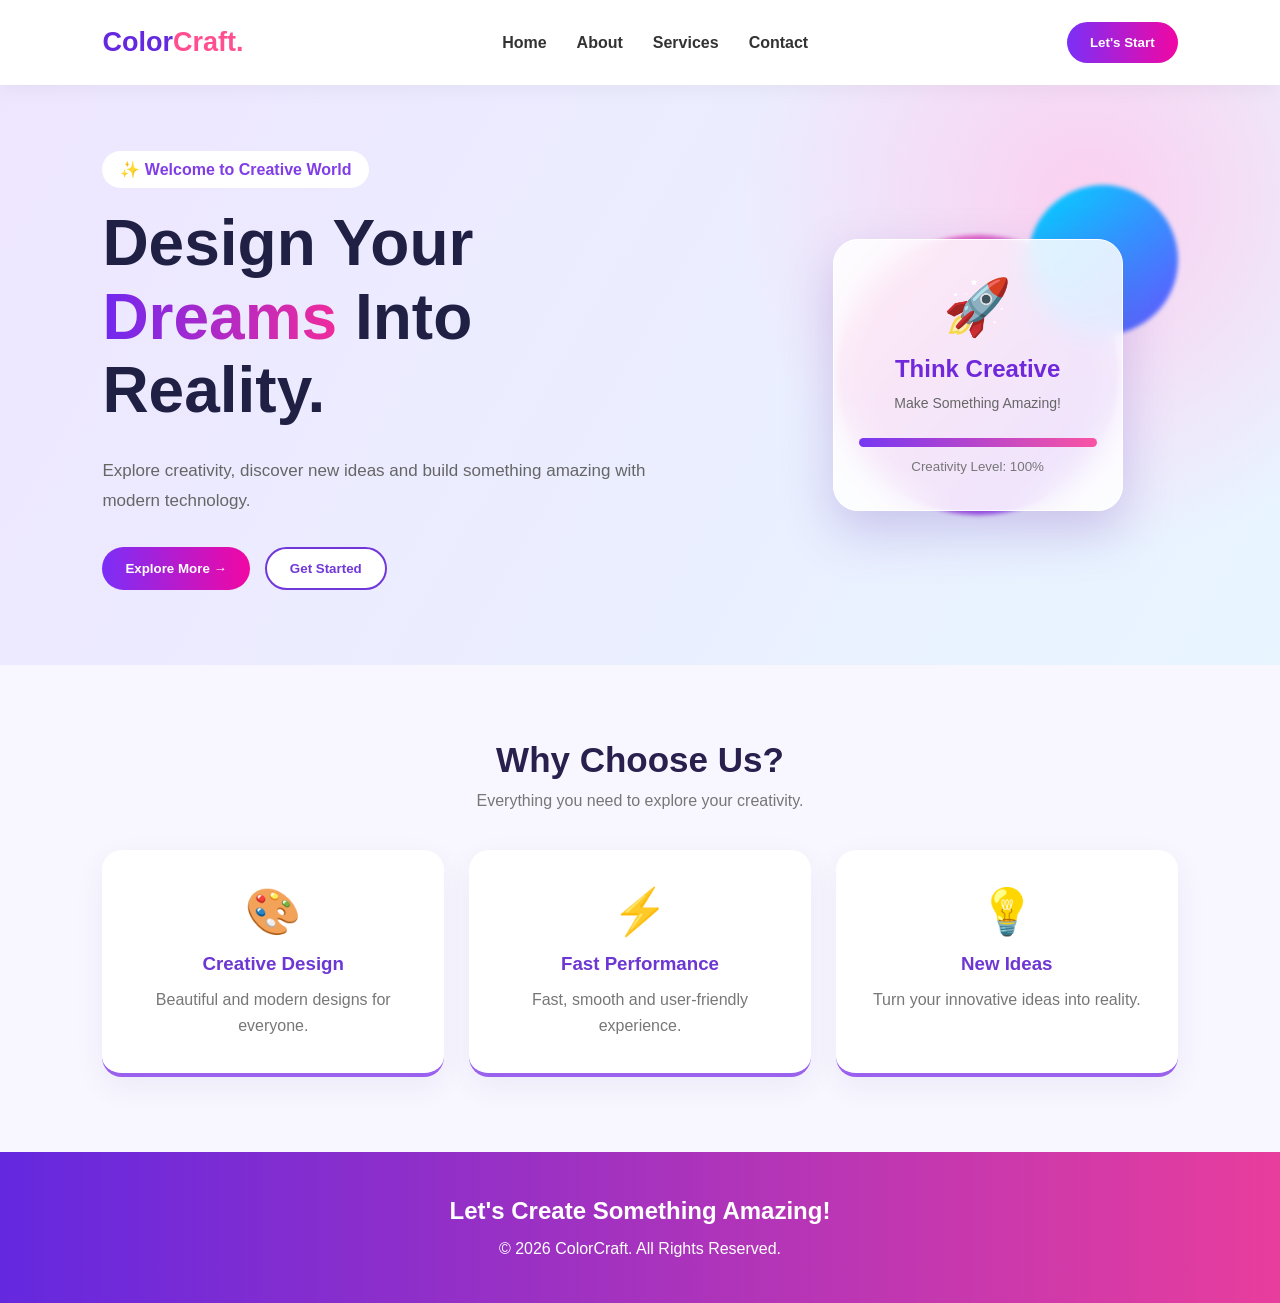
==== index.html @ d3c2318a "Second commit" ====
<!DOCTYPE html>
<html lang="en">
<head>
    <meta charset="UTF-8">
    <meta name="viewport" content="width=device-width, initial-scale=1.0">
    <title>ColorCraft | Creative Digital World</title>
    <link rel="stylesheet" href="index.css">
</head>
<body>

    <nav class="navbar">
        <div class="logo">Color<span>Craft.</span></div>

        <ul>
            <li><a href="#home">Home</a></li>
            <li><a href="#about">About</a></li>
            <li><a href="#services">Services</a></li>
            <li><a href="#contact">Contact</a></li>
        </ul>

        <button class="nav-btn" onclick="sayHello()">Let's Start</button>
    </nav>

    <section class="hero" id="home">
        <div class="hero-content">
            <span class="tag">✨ Welcome to Creative World</span>

            <h1>
                Design Your
                <span>Dreams</span>
                Into Reality.
            </h1>

            <p>
                Explore creativity, discover new ideas and
                build something amazing with modern technology.
            </p>

            <div class="buttons">
                <button class="primary-btn" onclick="explore()">
                    Explore More →
                </button>

                <button class="secondary-btn" onclick="sayHello()">
                    Get Started
                </button>
            </div>
        </div>

        <div class="hero-image">
            <div class="circle circle1"></div>
            <div class="circle circle2"></div>

            <div class="glass-card">
                <div class="emoji">🚀</div>
                <h2>Think Creative</h2>
                <p>Make Something Amazing!</p>
                <div class="progress">
                    <div></div>
                </div>
                <small>Creativity Level: 100%</small>
            </div>
        </div>
    </section>

    <section class="features" id="about">
        <h2>Why Choose Us?</h2>
        <p class="subtitle">Everything you need to explore your creativity.</p>

        <div class="cards" id="services">
            <div class="card">
                <div class="icon">🎨</div>
                <h3>Creative Design</h3>
                <p>Beautiful and modern designs for everyone.</p>
            </div>

            <div class="card">
                <div class="icon">⚡</div>
                <h3>Fast Performance</h3>
                <p>Fast, smooth and user-friendly experience.</p>
            </div>

            <div class="card">
                <div class="icon">💡</div>
                <h3>New Ideas</h3>
                <p>Turn your innovative ideas into reality.</p>
            </div>
        </div>
    </section>

    <footer id="contact">
        <h2>Let's Create Something Amazing!</h2>
        <p>© 2026 ColorCraft. All Rights Reserved.</p>
    </footer>

</body>
</html>
---- index.css ----
* {
    margin: 0;
    padding: 0;
    box-sizing: border-box;
    font-family: 'Segoe UI', sans-serif;
    scroll-behavior: smooth;
}

body {
    background: #f8f7ff;
    color: #202044;
}

/* NAVBAR */

.navbar {
    display: flex;
    justify-content: space-between;
    align-items: center;
    padding: 22px 8%;
    background: white;
    position: sticky;
    top: 0;
    z-index: 10;
    box-shadow: 0 3px 20px rgba(0,0,0,0.05);
}

.logo {
    font-size: 27px;
    font-weight: 800;
    color: #6428df;
}

.logo span {
    color: #ff4f91;
}

.navbar ul {
    display: flex;
    gap: 30px;
    list-style: none;
}

.navbar a {
    text-decoration: none;
    color: #333;
    font-weight: 600;
}

.navbar a:hover {
    color: #8247ed;
}

.nav-btn, .primary-btn {
    border: none;
    padding: 13px 23px;
    border-radius: 30px;
    color: white;
    font-weight: bold;
    background: linear-gradient(90deg, #7b2ff7, #f107a3);
    cursor: pointer;
    transition: 0.3s;
}

button:hover {
    transform: translateY(-3px);
    box-shadow: 0 8px 20px #a77bdb55;
}

/* HERO SECTION */

.hero {
    min-height: 580px;
    padding: 75px 8%;
    display: flex;
    align-items: center;
    justify-content: space-between;
    gap: 40px;
    background:
    radial-gradient(circle at 85% 20%, #fbd0f0, transparent 30%),
    linear-gradient(120deg, #eee6ff, #e8f5ff);
}

.hero-content {
    max-width: 570px;
}

.tag {
    background: white;
    padding: 10px 18px;
    border-radius: 30px;
    color: #813ee7;
    font-weight: 600;
}

.hero h1 {
    font-size: clamp(42px, 5vw, 65px);
    line-height: 1.15;
    margin: 28px 0;
    font-weight: 800;
}

.hero h1 span {
    background: linear-gradient(90deg, #7028f0, #f02b9b);
    background-clip: text;
    -webkit-background-clip: text;
    color: transparent;
}

.hero p {
    font-size: 17px;
    line-height: 1.8;
    color: #666;
}

.buttons {
    margin-top: 30px;
    display: flex;
    gap: 15px;
    flex-wrap: wrap;
}

.secondary-btn {
    background: white;
    color: #7138d9;
    border: 2px solid #7138d9;
    padding: 12px 23px;
    border-radius: 30px;
    cursor: pointer;
    font-weight: bold;
}

/* CREATIVE CARD */

.hero-image {
    position: relative;
    width: 400px;
    height: 380px;
    display: flex;
    align-items: center;
    justify-content: center;
}

.circle {
    position: absolute;
    border-radius: 50%;
    filter: blur(2px);
}

.circle1 {
    width: 280px;
    height: 280px;
    background: linear-gradient(135deg, #ff67b4, #7c45f6);
}

.circle2 {
    width: 150px;
    height: 150px;
    background: linear-gradient(135deg, #00d4ff, #6654ff);
    right: 0;
    top: 0;
}

.glass-card {
    position: relative;
    z-index: 2;
    width: 290px;
    padding: 35px 25px;
    text-align: center;
    background: rgba(255,255,255,0.85);
    backdrop-filter: blur(15px);
    border: 1px solid white;
    border-radius: 25px;
    box-shadow: 0 20px 50px #6541b540;
    animation: float 3s ease-in-out infinite;
}

.emoji {
    font-size: 55px;
}

.glass-card h2 {
    margin: 15px 0 8px;
    color: #7028db;
}

.glass-card p {
    font-size: 14px;
}

.progress {
    height: 9px;
    background: #e8ddff;
    border-radius: 20px;
    margin: 22px 0 10px;
    overflow: hidden;
}

.progress div {
    width: 100%;
    height: 100%;
    background: linear-gradient(90deg, #7737f2, #fa54a3);
}

.glass-card small {
    color: #777;
}

/* FEATURES */

.features {
    text-align: center;
    padding: 75px 8%;
}

.features h2 {
    font-size: 35px;
    color: #29204d;
}

.subtitle {
    color: #777;
    margin: 12px 0 40px;
}

.cards {
    display: grid;
    grid-template-columns: repeat(3, 1fr);
    gap: 25px;
}

.card {
    background: white;
    padding: 35px 25px;
    border-radius: 20px;
    box-shadow: 0 10px 30px #39207810;
    transition: 0.3s;
    border-bottom: 4px solid #9a61ef;
}

.card:hover {
    transform: translateY(-10px);
    box-shadow: 0 15px 35px #39207825;
}

.icon {
    font-size: 45px;
    margin-bottom: 15px;
}

.card h3 {
    margin-bottom: 12px;
    color: #6c37d3;
}

.card p {
    color: #777;
    line-height: 1.6;
}

/* FOOTER */

footer {
    text-align: center;
    padding: 45px 20px;
    color: white;
    background: linear-gradient(90deg, #6428df, #e83d9d);
}

footer p {
    margin-top: 15px;
}

/* ANIMATION */

@keyframes float {
    0%, 100% {
        transform: translateY(0);
    }
    50% {
        transform: translateY(-15px);
    }
}

/* MOBILE RESPONSIVE */

@media (max-width: 768px) {
    .navbar {
        padding: 18px 5%;
        flex-wrap: wrap;
        gap: 18px;
    }

    .navbar ul {
        order: 3;
        width: 100%;
        justify-content: center;
        gap: 18px;
        flex-wrap: wrap;
    }

    .nav-btn {
        padding: 10px 15px;
    }

    .hero {
        flex-direction: column;
        text-align: center;
        padding: 65px 5%;
    }

    .hero-image {
        width: 100%;
        max-width: 400px;
    }

    .buttons {
        justify-content: center;
    }

    .cards {
        grid-template-columns: 1fr;
    }
}

@media (max-width: 380px) {
    .navbar ul {
        gap: 12px;
    }

    .navbar a {
        font-size: 14px;
    }

    .hero h1 {
        font-size: 39px;
    }
}
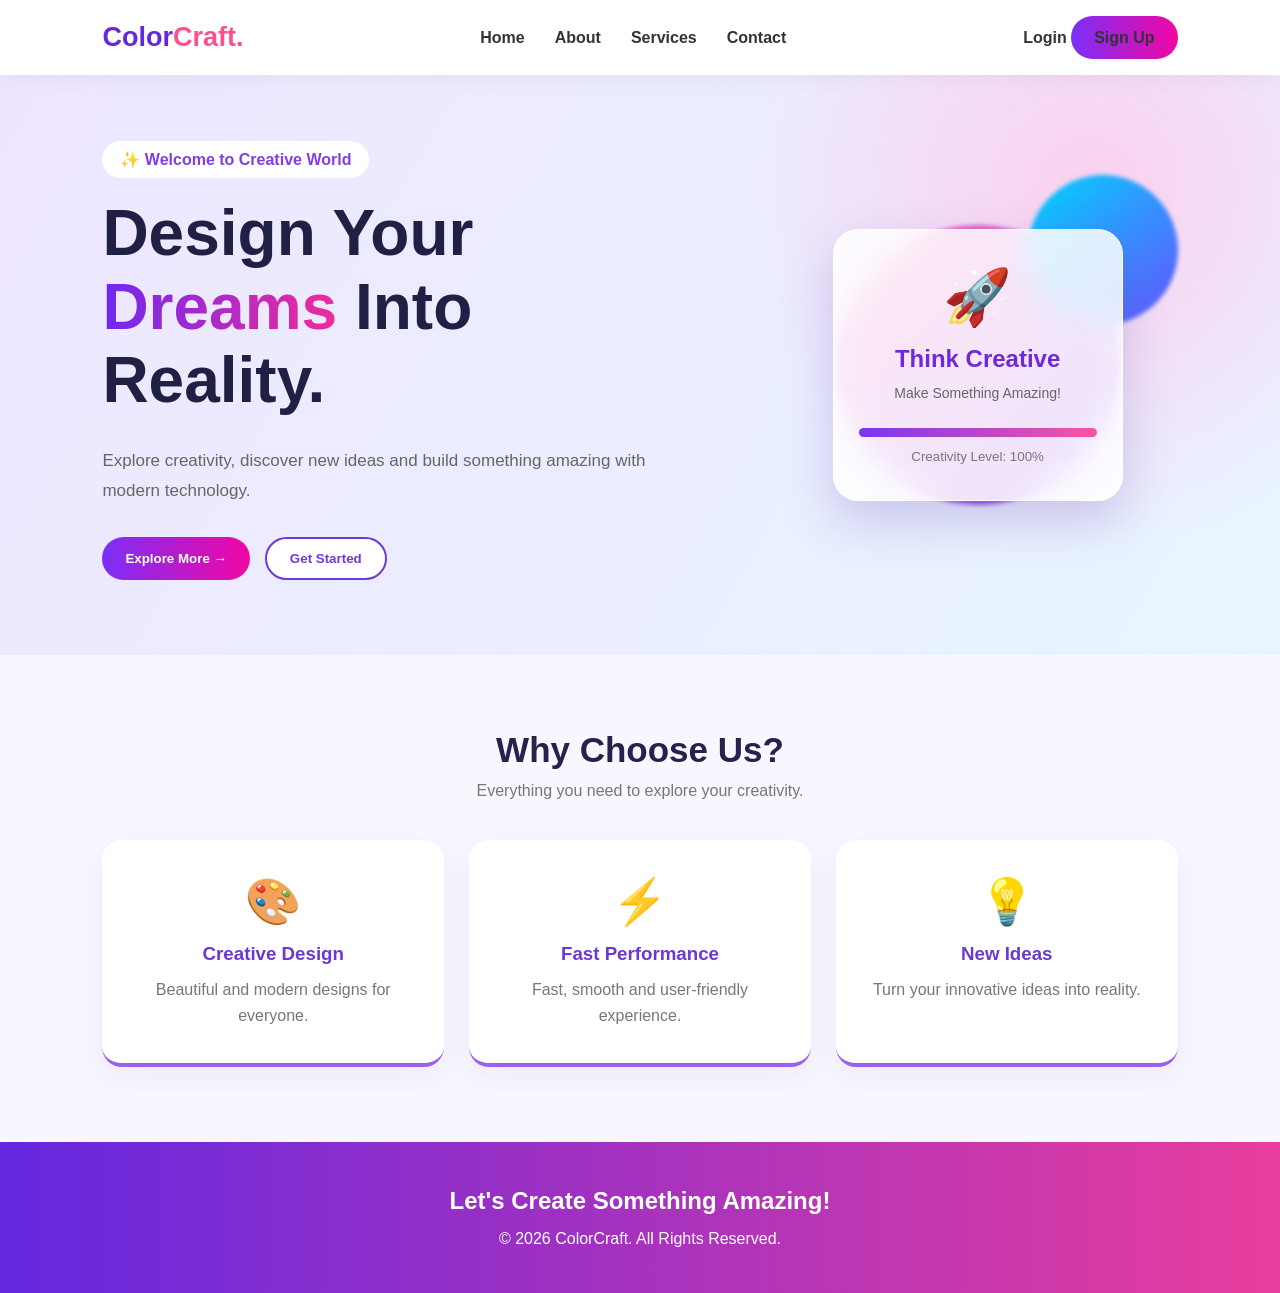
==== commit e478c0db: "Third commit" ====
--- a/index.html
+++ b/index.html
@@ -9,18 +9,21 @@
 </head>
 <body>
 
-    <nav class="navbar">
-        <div class="logo">Color<span>Craft.</span></div>
+ <nav class="navbar">
+    <div class="logo">Color<span>Craft.</span></div>
 
-        <ul>
-            <li><a href="#home">Home</a></li>
-            <li><a href="#about">About</a></li>
-            <li><a href="#services">Services</a></li>
-            <li><a href="#contact">Contact</a></li>
-        </ul>
+    <ul>
+        <li><a href="#home">Home</a></li>
+        <li><a href="#about">About</a></li>
+        <li><a href="#services">Services</a></li>
+        <li><a href="#contact">Contact</a></li>
+    </ul>
 
-        <button class="nav-btn" onclick="sayHello()">Let's Start</button>
-    </nav>
+    <div class="nav-buttons">
+        <a href="login.html" class="login-link">Login</a>
+        <a href="signup.html" class="nav-btn">Sign Up</a>
+    </div>
+ </nav>
 
     <section class="hero" id="home">
         <div class="hero-content">
@@ -93,6 +96,7 @@
         <h2>Let's Create Something Amazing!</h2>
         <p>© 2026 ColorCraft. All Rights Reserved.</p>
     </footer>
+    <script src="script.js"></script>
 
 </body>
 </html>
